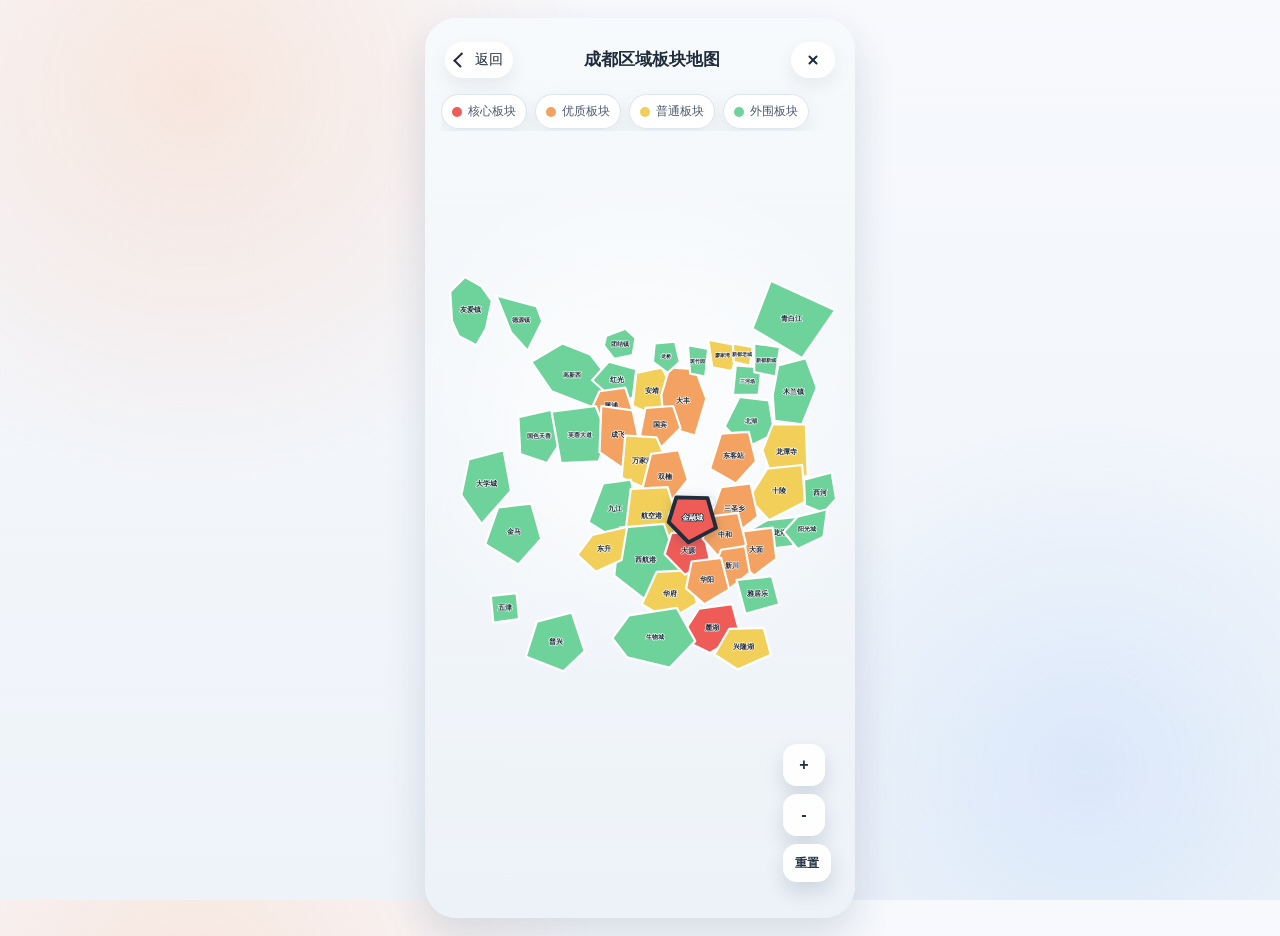
==== chengdu-sector-map.html @ 051d2b93 "Add Chengdu sector map and project detail pages" ====
<!doctype html>
<html lang="zh-CN">
<head>
  <meta charset="UTF-8">
  <meta name="viewport" content="width=device-width, initial-scale=1, viewport-fit=cover">
  <title>成都板块地图选房</title>
  <link rel="stylesheet" href="./chengdu-sector-map.css">
</head>
<body>
  <main class="mobile-shell">
    <section class="phone-app sheet-collapsed">
      <div class="map-stage">
        <header class="map-header">
          <button id="navBackButton" class="nav-button nav-button--back" type="button" aria-label="返回">
            <span class="nav-icon nav-icon--back" aria-hidden="true"></span>
            <span>返回</span>
          </button>
          <h1 class="nav-title">成都区域板块地图</h1>
          <button id="navCloseButton" class="nav-button nav-button--close" type="button" aria-label="关闭">
            <span class="nav-icon nav-icon--close" aria-hidden="true"></span>
          </button>
        </header>

        <div class="legend-rail" id="legendRail"></div>

        <div class="map-visual">
          <svg id="sectorMap" viewBox="0 0 1080 1450" preserveAspectRatio="xMidYMin meet" aria-label="成都板块图"></svg>
          <div class="map-controls">
            <button id="zoomInButton" type="button" aria-label="放大">+</button>
            <button id="zoomOutButton" type="button" aria-label="缩小">-</button>
            <button id="resetViewButton" type="button" aria-label="重置视图">重置</button>
          </div>
        </div>
      </div>

      <section id="bottomSheet" class="bottom-sheet is-collapsed" aria-label="板块详情抽屉" aria-hidden="true" hidden>
        <div class="sheet-handle" aria-hidden="true"></div>

        <div class="sheet-header">
          <div class="sheet-header__text">
            <span class="sheet-kicker">当前板块</span>
            <h2 id="sheetTitle">金融城</h2>
            <p id="sheetSubtitle">核心商务区 · 4.6万-6.5万/㎡</p>
          </div>
          <button id="sheetToggle" class="sheet-toggle" type="button" aria-expanded="true">收起</button>
        </div>

        <div class="sheet-scroller">
          <section class="sheet-section">
            <div class="metric-grid" id="sheetMetrics"></div>
          </section>

          <section class="sheet-section">
            <div class="section-title">
              <h3>全部板块</h3>
              <span>点击切换</span>
            </div>
            <div class="sector-chip-row" id="sectorChipRow"></div>
          </section>

          <section class="sheet-section">
            <div class="section-title">
              <h3>板块介绍</h3>
            </div>
            <p id="sheetDescription" class="sheet-description"></p>
          </section>

          <section class="sheet-section">
            <div class="section-title">
              <h3>推荐楼盘</h3>
              <span id="projectCount"></span>
            </div>
            <div class="project-list" id="projectList"></div>
          </section>
        </div>
      </section>
    </section>
  </main>

  <script src="./chengdu-sector-map.js"></script>
</body>
</html>
---- chengdu-sector-map.css ----
:root{
  --bg:#eef3f9;
  --panel:#ffffff;
  --panel-soft:rgba(255,255,255,.9);
  --text:#1f2c3b;
  --muted:#6a7789;
  --line:#dde6f0;
  --brand:#fd5d00;
  --brand-soft:#fff0e7;
  --shadow:0 18px 40px rgba(27,48,80,.14);
  --sheet-peek:62px;
  --core:#ef5c57;
  --quality:#f4a261;
  --normal:#f1cf59;
  --outer:#6dd39a;
}

*{box-sizing:border-box}
html,body{height:100%}
body{
  margin:0;
  font-family:"PingFang SC","Microsoft YaHei","Segoe UI",sans-serif;
  color:var(--text);
  background:
    radial-gradient(circle at 15% 10%, rgba(253,93,0,.12), transparent 30%),
    radial-gradient(circle at 85% 85%, rgba(72,146,255,.12), transparent 26%),
    linear-gradient(180deg,#f7f9fd,#eef3f9);
}

.mobile-shell{
  min-height:100dvh;
  display:flex;
  justify-content:center;
  align-items:stretch;
}

.phone-app{
  position:relative;
  width:100%;
  max-width:430px;
  min-height:100dvh;
  overflow:hidden;
  background:#f6f8fc;
  box-shadow:0 0 0 1px rgba(218,227,238,.8);
}

.map-stage{
  min-height:100dvh;
  display:flex;
  flex-direction:column;
  padding:calc(18px + env(safe-area-inset-top)) 16px calc(var(--sheet-peek) + 30px + env(safe-area-inset-bottom));
  background:
    radial-gradient(circle at 50% 45%, rgba(255,255,255,.88), rgba(255,255,255,0) 48%),
    linear-gradient(180deg,#f7fafc,#edf2f8);
  transition:padding-bottom .28s ease;
}

.phone-app.sheet-collapsed .map-stage{
  padding-bottom:calc(26px + env(safe-area-inset-bottom));
}

.map-header{
  min-height:48px;
  display:grid;
  grid-template-columns:auto 1fr auto;
  align-items:center;
  gap:10px;
  padding:0 4px;
}

.nav-title{
  margin:0;
  text-align:center;
  font-size:17px;
  font-weight:600;
  line-height:1.2;
  white-space:nowrap;
  overflow:hidden;
  text-overflow:ellipsis;
}

.nav-button{
  min-width:44px;
  height:36px;
  padding:0 10px;
  border:0;
  border-radius:18px;
  display:inline-flex;
  align-items:center;
  justify-content:center;
  gap:6px;
  background:rgba(255,255,255,.92);
  color:#1f2c3b;
  box-shadow:0 8px 18px rgba(25,46,77,.08);
  font-size:14px;
  font-weight:500;
  cursor:pointer;
}

.nav-button--back{
  justify-self:start;
}

.nav-button--close{
  justify-self:end;
  width:36px;
  padding:0;
}

.nav-icon{
  position:relative;
  width:14px;
  height:14px;
  flex:0 0 14px;
}

.nav-icon--back::before{
  content:"";
  position:absolute;
  inset:1px 3px 1px 1px;
  border-left:2px solid currentColor;
  border-bottom:2px solid currentColor;
  transform:rotate(45deg);
}

.nav-icon--close::before,
.nav-icon--close::after{
  content:"";
  position:absolute;
  left:6px;
  top:1px;
  width:2px;
  height:12px;
  border-radius:999px;
  background:currentColor;
}

.nav-icon--close::before{
  transform:rotate(45deg);
}

.nav-icon--close::after{
  transform:rotate(-45deg);
}

.legend-rail{
  display:flex;
  gap:8px;
  overflow:auto;
  padding:10px 0 2px;
  scrollbar-width:none;
}

.legend-rail::-webkit-scrollbar{display:none}

.legend-item{
  display:inline-flex;
  align-items:center;
  gap:6px;
  white-space:nowrap;
  padding:8px 10px;
  border-radius:999px;
  background:rgba(255,255,255,.92);
  border:1px solid rgba(220,229,239,.95);
  font-size:12px;
  color:#4b5a6f;
  box-shadow:0 8px 20px rgba(25,46,77,.08);
}

.legend-item i{
  width:10px;
  height:10px;
  border-radius:50%;
  display:block;
}

.map-visual{
  position:relative;
  flex:1 1 auto;
  min-height:0;
  display:flex;
  align-items:flex-start;
  justify-content:center;
  padding-top:6px;
  touch-action:none;
  user-select:none;
}

#sectorMap{
  width:100%;
  height:100%;
  overflow:visible;
  cursor:grab;
}

#sectorMap.is-dragging{
  cursor:grabbing;
}

.map-controls{
  position:absolute;
  right:8px;
  bottom:10px;
  z-index:10;
  display:flex;
  flex-direction:column;
  gap:8px;
}

.map-controls button{
  border:0;
  border-radius:14px;
  background:rgba(255,255,255,.94);
  color:#243447;
  font-size:16px;
  font-weight:700;
  box-shadow:0 10px 20px rgba(20,39,68,.14);
  cursor:pointer;
}

#zoomInButton,
#zoomOutButton{
  width:42px;
  height:42px;
}

#resetViewButton{
  min-width:42px;
  height:38px;
  padding:0 12px;
  font-size:12px;
}

.city-outline{
  fill:rgba(255,255,255,.2);
  stroke:rgba(255,255,255,.95);
  stroke-width:6;
  stroke-linejoin:round;
}

.sector-group{
  cursor:pointer;
}

.sector-region{
  stroke:#ffffff;
  stroke-width:6;
  stroke-linejoin:round;
  transition:transform .18s ease, opacity .18s ease, stroke-width .18s ease, filter .18s ease;
  transform-box:fill-box;
  transform-origin:center;
}

.sector-group:not(.is-active):hover .sector-region{
  opacity:.92;
}

.sector-group.is-active .sector-region{
  stroke:#1f2c3b;
  stroke-width:10;
  filter:drop-shadow(0 8px 16px rgba(25,46,77,.22));
  transform:scale(1.035);
}

.sector-label{
  font-size:20px;
  font-weight:700;
  fill:#1d2938;
  text-anchor:middle;
  pointer-events:none;
  paint-order:stroke;
  stroke:rgba(255,255,255,.85);
  stroke-width:4;
  stroke-linejoin:round;
}

.sector-label.small{
  font-size:16px;
}

.sector-label.tiny{
  font-size:14px;
}

.sector-group.is-active .sector-label{
  fill:#ffffff;
  stroke:#1f2c3b;
}

.bottom-sheet{
  position:absolute;
  left:0;
  right:0;
  bottom:0;
  z-index:50;
  height:min(64dvh, 540px);
  padding:10px 14px calc(18px + env(safe-area-inset-bottom));
  border-radius:26px 26px 0 0;
  background:var(--panel-soft);
  border-top:1px solid rgba(220,229,239,.95);
  backdrop-filter:blur(18px);
  box-shadow:0 -18px 36px rgba(25,46,77,.18);
  overflow:hidden;
  transition:height .28s ease, padding-bottom .28s ease;
}

.bottom-sheet.is-collapsed{
  display:none;
}

.sheet-handle{
  width:52px;
  height:5px;
  margin:0 auto 12px;
  border-radius:999px;
  background:#d4dde8;
}

.sheet-header{
  display:flex;
  align-items:flex-start;
  justify-content:space-between;
  gap:12px;
  margin-bottom:14px;
}

.sheet-kicker{
  display:block;
  margin-bottom:4px;
  color:var(--muted);
  font-size:12px;
}

.sheet-header h2{
  margin:0 0 4px;
  font-size:26px;
  line-height:1.1;
}

.sheet-header p{
  margin:0;
  color:var(--muted);
  font-size:13px;
  line-height:1.6;
}

.sheet-toggle{
  flex:0 0 auto;
  border:0;
  border-radius:14px;
  padding:12px 14px;
  background:#eef3f8;
  color:#33475f;
  font-size:13px;
  font-weight:700;
  cursor:pointer;
}

.sheet-scroller{
  height:calc(100% - 102px);
  overflow:auto;
  padding-right:4px;
  scrollbar-width:none;
}

.sheet-scroller::-webkit-scrollbar{display:none}

.sheet-section + .sheet-section{
  margin-top:16px;
}

.metric-grid{
  display:grid;
  grid-template-columns:repeat(2,minmax(0,1fr));
  gap:10px;
}

.metric-card{
  padding:14px 12px;
  border-radius:18px;
  background:#fff;
  border:1px solid var(--line);
}

.metric-card span{
  display:block;
  margin-bottom:6px;
  color:var(--muted);
  font-size:12px;
}

.metric-card strong{
  font-size:15px;
  line-height:1.45;
}

.section-title{
  display:flex;
  align-items:center;
  justify-content:space-between;
  gap:10px;
  margin-bottom:10px;
}

.section-title h3{
  margin:0;
  font-size:16px;
}

.section-title span{
  color:var(--muted);
  font-size:12px;
}

.sector-chip-row{
  display:flex;
  gap:8px;
  overflow:auto;
  padding-bottom:2px;
  scrollbar-width:none;
}

.sector-chip-row::-webkit-scrollbar{display:none}

.sector-chip{
  display:inline-flex;
  align-items:center;
  gap:8px;
  white-space:nowrap;
  padding:10px 12px;
  border-radius:999px;
  border:1px solid var(--line);
  background:#fff;
  color:#32465d;
  font-size:12px;
  font-weight:700;
  cursor:pointer;
}

.sector-chip.is-active{
  background:#1f2c3b;
  border-color:#1f2c3b;
  color:#fff;
}

.sector-chip i{
  width:10px;
  height:10px;
  border-radius:50%;
  display:block;
}

.sheet-description{
  margin:0;
  color:#516173;
  font-size:14px;
  line-height:1.8;
}

.project-list{
  display:flex;
  flex-direction:column;
  gap:10px;
}

.project-card{
  padding:14px;
  border-radius:20px;
  background:#fff;
  border:1px solid var(--line);
  cursor:pointer;
}

.project-card__top{
  display:flex;
  align-items:flex-start;
  justify-content:space-between;
  gap:12px;
  margin-bottom:10px;
}

.project-card h4{
  margin:0 0 6px;
  font-size:18px;
  line-height:1.2;
}

.project-card__meta{
  display:flex;
  flex-wrap:wrap;
  gap:8px;
}

.project-card__meta span,
.project-tags span{
  display:inline-flex;
  align-items:center;
  padding:5px 9px;
  border-radius:999px;
  background:#f3f6fa;
  color:#516173;
  font-size:12px;
}

.project-tags{
  display:flex;
  flex-wrap:wrap;
  gap:8px;
}

.project-card p{
  margin:10px 0 0;
  color:#59697b;
  font-size:13px;
  line-height:1.75;
}

.project-card__footer{
  margin-top:12px;
  display:flex;
  align-items:center;
  justify-content:space-between;
  gap:12px;
}

.project-price{
  flex:0 0 auto;
  text-align:right;
  color:#d84c00;
  font-size:18px;
  font-weight:800;
  line-height:1.15;
}

.project-price small{
  display:block;
  margin-top:4px;
  color:var(--muted);
  font-size:11px;
  font-weight:500;
}

.project-badge{
  display:inline-flex;
  align-items:center;
  justify-content:center;
  min-width:78px;
  padding:8px 10px;
  border-radius:12px;
  font-size:12px;
  font-weight:700;
}

.project-badge.hot{background:#fff1ef;color:#d9422d}
.project-badge.steady{background:#eef5ff;color:#2c63cb}
.project-badge.new{background:#eefaf4;color:#188d5f}

.project-card__link{
  display:inline-flex;
  align-items:center;
  justify-content:center;
  min-width:92px;
  height:36px;
  padding:0 14px;
  border-radius:999px;
  background:var(--brand-soft);
  color:var(--brand);
  font-size:13px;
  font-weight:700;
  text-decoration:none;
}

.project-marker{
  pointer-events:auto;
  cursor:pointer;
}

.project-pin{
  fill:#1f2c3b;
  stroke:#ffffff;
  stroke-width:4;
}

.project-pin-core{
  fill:#ffffff;
}

.project-chip{
  fill:rgba(255,255,255,.96);
  stroke:#d9e3ef;
  stroke-width:2;
}

.project-chip-text{
  fill:#1f2c3b;
  font-size:14px;
  font-weight:700;
  text-anchor:middle;
}

@media (min-width:431px){
  .mobile-shell{
    padding:18px 0;
  }

  .phone-app{
    min-height:calc(100dvh - 36px);
    border-radius:32px;
    box-shadow:var(--shadow);
  }
}

@media (max-width:360px){
  .nav-title{
    font-size:16px;
  }

  .sheet-header h2{
    font-size:23px;
  }

  .metric-grid{
    grid-template-columns:1fr;
  }

  .sector-label{
    font-size:17px;
  }

  .sector-label.small{
    font-size:14px;
  }

  .sector-label.tiny{
    font-size:12px;
  }
}
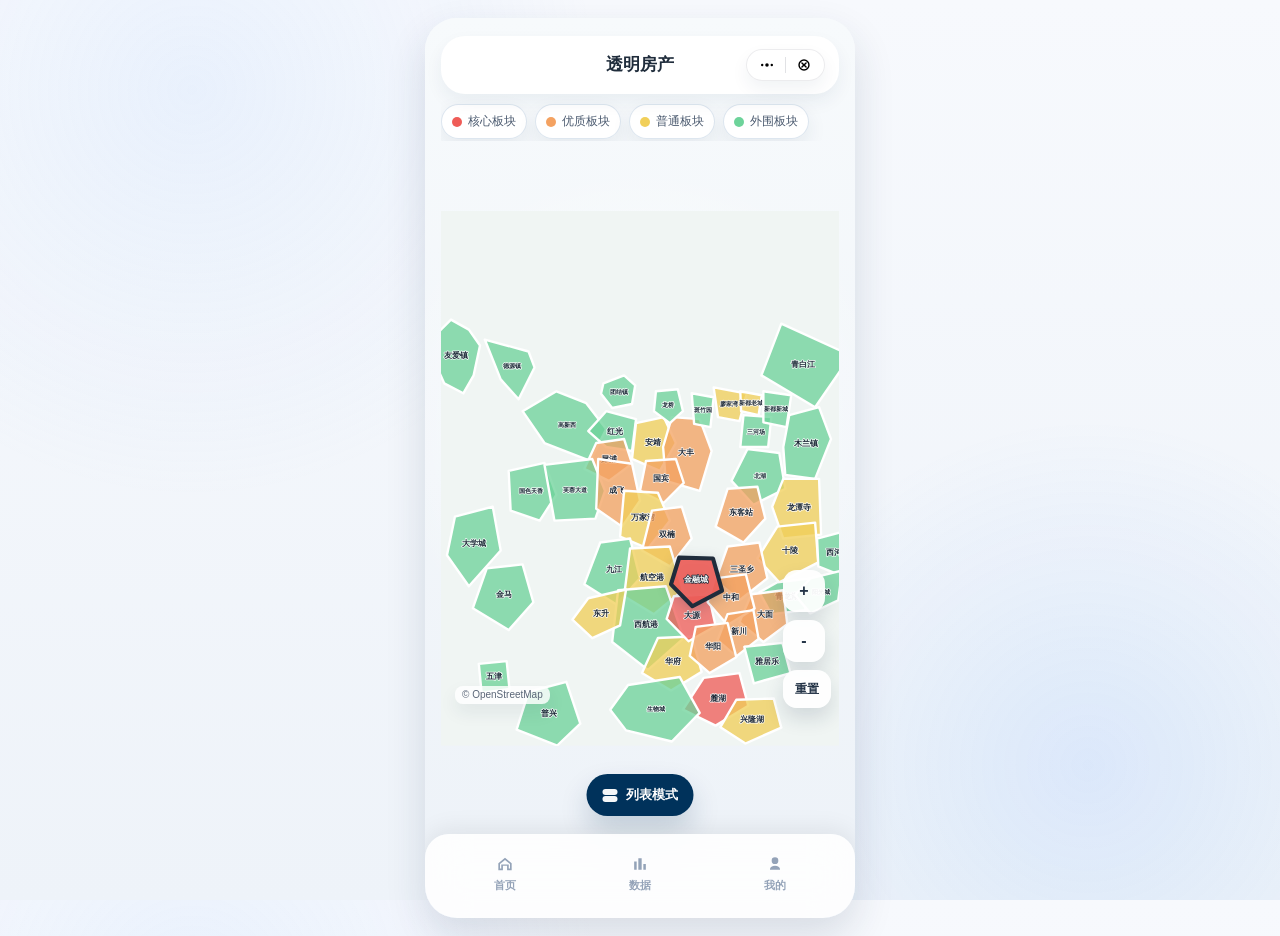
==== commit a73a3616: "Update sector map project cards" ====
--- a/chengdu-sector-map.html
+++ b/chengdu-sector-map.html
@@ -3,7 +3,7 @@
 <head>
   <meta charset="UTF-8">
   <meta name="viewport" content="width=device-width, initial-scale=1, viewport-fit=cover">
-  <title>成都板块地图选房</title>
+  <title>透明房产</title>
   <link rel="stylesheet" href="./chengdu-sector-map.css">
 </head>
 <body>
@@ -11,20 +11,32 @@
     <section class="phone-app sheet-collapsed">
       <div class="map-stage">
         <header class="map-header">
-          <button id="navBackButton" class="nav-button nav-button--back" type="button" aria-label="返回">
-            <span class="nav-icon nav-icon--back" aria-hidden="true"></span>
-            <span>返回</span>
-          </button>
-          <h1 class="nav-title">成都区域板块地图</h1>
-          <button id="navCloseButton" class="nav-button nav-button--close" type="button" aria-label="关闭">
-            <span class="nav-icon nav-icon--close" aria-hidden="true"></span>
-          </button>
+          <div class="nav-spacer" aria-hidden="true"></div>
+          <h1 class="nav-title">透明房产</h1>
+          <div class="nav-actions" aria-label="页面操作">
+            <button class="nav-actions__button" type="button" aria-label="更多">
+              <svg aria-hidden="true" viewBox="0 0 20 20" fill="currentColor">
+                <circle cx="4" cy="10" r="1.5"></circle>
+                <circle cx="10" cy="10" r="2.2"></circle>
+                <circle cx="16" cy="10" r="1.5"></circle>
+              </svg>
+            </button>
+            <span class="nav-actions__divider" aria-hidden="true"></span>
+            <button id="navCloseButton" class="nav-actions__button" type="button" aria-label="关闭">
+              <svg aria-hidden="true" viewBox="0 0 20 20" fill="none">
+                <circle cx="10" cy="10" r="6.2" stroke="currentColor" stroke-width="1.8"></circle>
+                <path d="M7.4 7.4 12.6 12.6M12.6 7.4 7.4 12.6" stroke="currentColor" stroke-linecap="round" stroke-width="1.8"></path>
+              </svg>
+            </button>
+          </div>
         </header>
 
         <div class="legend-rail" id="legendRail"></div>
 
         <div class="map-visual">
-          <svg id="sectorMap" viewBox="0 0 1080 1450" preserveAspectRatio="xMidYMin meet" aria-label="成都板块图"></svg>
+          <svg id="sectorMap" viewBox="0 0 1080 1450" preserveAspectRatio="xMidYMin meet" aria-label="板块图"></svg>
+          <div class="map-attribution" aria-hidden="true">© OpenStreetMap</div>
+          <aside id="projectMapCard" class="project-map-card" hidden aria-live="polite"></aside>
           <div class="map-controls">
             <button id="zoomInButton" type="button" aria-label="放大">+</button>
             <button id="zoomOutButton" type="button" aria-label="缩小">-</button>
@@ -40,7 +52,7 @@
           <div class="sheet-header__text">
             <span class="sheet-kicker">当前板块</span>
             <h2 id="sheetTitle">金融城</h2>
-            <p id="sheetSubtitle">核心商务区 · 4.6万-6.5万/㎡</p>
+            <p id="sheetSubtitle">4.6万-6.5万/㎡</p>
           </div>
           <button id="sheetToggle" class="sheet-toggle" type="button" aria-expanded="true">收起</button>
         </div>
@@ -52,28 +64,37 @@
 
           <section class="sheet-section">
             <div class="section-title">
-              <h3>全部板块</h3>
-              <span>点击切换</span>
-            </div>
-            <div class="sector-chip-row" id="sectorChipRow"></div>
-          </section>
-
-          <section class="sheet-section">
-            <div class="section-title">
-              <h3>板块介绍</h3>
-            </div>
-            <p id="sheetDescription" class="sheet-description"></p>
-          </section>
-
-          <section class="sheet-section">
-            <div class="section-title">
-              <h3>推荐楼盘</h3>
+              <h3>在售楼盘</h3>
               <span id="projectCount"></span>
             </div>
             <div class="project-list" id="projectList"></div>
           </section>
         </div>
       </section>
+      <a class="mode-switch-chip" href="./index.html" aria-label="切换到列表模式">
+        <span class="mode-switch-chip__icon" aria-hidden="true"></span>
+        <span>列表模式</span>
+      </a>
+      <nav class="bottom-nav" aria-label="主菜单">
+        <a class="bottom-nav__item" href="./index.html">
+          <svg aria-hidden="true" viewBox="0 0 24 24" fill="currentColor">
+            <path d="M12 4.5 4 11v8.5h5.5v-5.5h5V19.5H20V11l-8-6.5Zm0 2.58L18 12v5.5h-1.5V12.5h-9V17.5H6V12l6-4.92Z"></path>
+          </svg>
+          <span>首页</span>
+        </a>
+        <a class="bottom-nav__item" href="./data.html">
+          <svg aria-hidden="true" viewBox="0 0 24 24" fill="currentColor">
+            <path d="M5 9h3v10H5V9Zm5-4h4v14h-4V5Zm6 7h3v7h-3v-7Z"></path>
+          </svg>
+          <span>数据</span>
+        </a>
+        <a class="bottom-nav__item" href="./my.html" aria-label="我的">
+          <svg aria-hidden="true" viewBox="0 0 24 24" fill="currentColor">
+            <path d="M12 12a4 4 0 1 0-4-4 4 4 0 0 0 4 4Zm0 2c-3.33 0-6 1.79-6 4v1h12v-1c0-2.21-2.67-4-6-4Z"></path>
+          </svg>
+          <span>我的</span>
+        </a>
+      </nav>
     </section>
   </main>
 
--- a/chengdu-sector-map.css
+++ b/chengdu-sector-map.css
@@ -5,10 +5,11 @@
   --text:#1f2c3b;
   --muted:#6a7789;
   --line:#dde6f0;
-  --brand:#fd5d00;
-  --brand-soft:#fff0e7;
+  --brand:#00325b;
+  --brand-soft:#d7e3ff;
   --shadow:0 18px 40px rgba(27,48,80,.14);
   --sheet-peek:62px;
+  --bottom-nav-height:84px;
   --core:#ef5c57;
   --quality:#f4a261;
   --normal:#f1cf59;
@@ -22,7 +23,7 @@
   font-family:"PingFang SC","Microsoft YaHei","Segoe UI",sans-serif;
   color:var(--text);
   background:
-    radial-gradient(circle at 15% 10%, rgba(253,93,0,.12), transparent 30%),
+    radial-gradient(circle at 15% 10%, rgba(165,200,255,.16), transparent 30%),
     radial-gradient(circle at 85% 85%, rgba(72,146,255,.12), transparent 26%),
     linear-gradient(180deg,#f7f9fd,#eef3f9);
 }
@@ -48,7 +49,7 @@
   min-height:100dvh;
   display:flex;
   flex-direction:column;
-  padding:calc(18px + env(safe-area-inset-top)) 16px calc(var(--sheet-peek) + 30px + env(safe-area-inset-bottom));
+  padding:calc(18px + env(safe-area-inset-top)) 16px calc(var(--sheet-peek) + var(--bottom-nav-height) + 30px + env(safe-area-inset-bottom));
   background:
     radial-gradient(circle at 50% 45%, rgba(255,255,255,.88), rgba(255,255,255,0) 48%),
     linear-gradient(180deg,#f7fafc,#edf2f8);
@@ -56,16 +57,25 @@
 }
 
 .phone-app.sheet-collapsed .map-stage{
-  padding-bottom:calc(26px + env(safe-area-inset-bottom));
+  padding-bottom:calc(var(--bottom-nav-height) + 24px + env(safe-area-inset-bottom));
 }
 
 .map-header{
-  min-height:48px;
+  position:relative;
+  z-index:20;
+  min-height:58px;
   display:grid;
-  grid-template-columns:auto 1fr auto;
-  align-items:center;
-  gap:10px;
-  padding:0 4px;
+  grid-template-columns:1fr auto 1fr;
+  align-items:center;
+  gap:12px;
+  padding:12px 14px;
+  border-radius:24px;
+  background:#ffffff;
+  box-shadow:0 8px 18px rgba(25,46,77,.06);
+}
+
+.nav-spacer{
+  min-width:0;
 }
 
 .nav-title{
@@ -79,71 +89,49 @@
   text-overflow:ellipsis;
 }
 
-.nav-button{
-  min-width:44px;
-  height:36px;
-  padding:0 10px;
+.nav-actions{
+  justify-self:end;
+  display:inline-flex;
+  align-items:center;
+  justify-content:space-between;
+  min-height:32px;
+  padding:0 8px;
+  border-radius:999px;
+  background:rgba(255,255,255,.78);
+  color:#000;
+  box-shadow:0 8px 18px rgba(25,46,77,.06);
+  border:1px solid rgba(15,23,42,.08);
+}
+
+.nav-actions__button{
+  width:24px;
+  height:24px;
+  padding:0;
   border:0;
-  border-radius:18px;
+  border-radius:999px;
   display:inline-flex;
   align-items:center;
   justify-content:center;
-  gap:6px;
-  background:rgba(255,255,255,.92);
-  color:#1f2c3b;
-  box-shadow:0 8px 18px rgba(25,46,77,.08);
-  font-size:14px;
-  font-weight:500;
+  background:transparent;
+  color:inherit;
   cursor:pointer;
 }
 
-.nav-button--back{
-  justify-self:start;
-}
-
-.nav-button--close{
-  justify-self:end;
-  width:36px;
-  padding:0;
-}
-
-.nav-icon{
+.nav-actions__button svg{
+  width:16px;
+  height:16px;
+}
+
+.nav-actions__divider{
+  width:1px;
+  height:16px;
+  margin:0 6px;
+  background:rgba(15,23,42,.12);
+}
+
+.legend-rail{
   position:relative;
-  width:14px;
-  height:14px;
-  flex:0 0 14px;
-}
-
-.nav-icon--back::before{
-  content:"";
-  position:absolute;
-  inset:1px 3px 1px 1px;
-  border-left:2px solid currentColor;
-  border-bottom:2px solid currentColor;
-  transform:rotate(45deg);
-}
-
-.nav-icon--close::before,
-.nav-icon--close::after{
-  content:"";
-  position:absolute;
-  left:6px;
-  top:1px;
-  width:2px;
-  height:12px;
-  border-radius:999px;
-  background:currentColor;
-}
-
-.nav-icon--close::before{
-  transform:rotate(45deg);
-}
-
-.nav-icon--close::after{
-  transform:rotate(-45deg);
-}
-
-.legend-rail{
+  z-index:18;
   display:flex;
   gap:8px;
   overflow:auto;
@@ -176,31 +164,54 @@
 
 .map-visual{
   position:relative;
+  z-index:1;
   flex:1 1 auto;
   min-height:0;
   display:flex;
-  align-items:flex-start;
+  align-items:center;
   justify-content:center;
-  padding-top:6px;
+  padding:14px 0 8px;
+  overflow:hidden;
   touch-action:none;
   user-select:none;
 }
 
 #sectorMap{
+  position:relative;
+  z-index:2;
   width:100%;
-  height:100%;
-  overflow:visible;
+  height:auto;
+  max-width:398px;
+  max-height:100%;
+  aspect-ratio:1080 / 1450;
+  overflow:hidden;
   cursor:grab;
 }
 
 #sectorMap.is-dragging{
   cursor:grabbing;
+}
+
+.map-attribution{
+  position:absolute;
+  left:14px;
+  bottom:calc(var(--bottom-nav-height) + 22px + env(safe-area-inset-bottom));
+  z-index:9;
+  max-width:180px;
+  padding:4px 7px;
+  border-radius:8px;
+  background:rgba(255,255,255,.82);
+  color:#5a6677;
+  font-size:10px;
+  line-height:1;
+  box-shadow:0 8px 18px rgba(25,46,77,.08);
+  pointer-events:none;
 }
 
 .map-controls{
   position:absolute;
   right:8px;
-  bottom:10px;
+  bottom:calc(var(--bottom-nav-height) + 18px + env(safe-area-inset-bottom));
   z-index:10;
   display:flex;
   flex-direction:column;
@@ -231,6 +242,105 @@
   font-size:12px;
 }
 
+.mode-switch-chip{
+  position:absolute;
+  left:50%;
+  bottom:calc(var(--bottom-nav-height) + 18px + env(safe-area-inset-bottom));
+  z-index:18;
+  transform:translateX(-50%);
+  display:inline-flex;
+  align-items:center;
+  gap:8px;
+  min-height:42px;
+  padding:0 16px;
+  border-radius:999px;
+  background:var(--brand);
+  color:#fff;
+  text-decoration:none;
+  font-size:13px;
+  font-weight:700;
+  box-shadow:0 14px 28px rgba(0,50,91,.18);
+  transition:transform .18s ease, box-shadow .18s ease;
+}
+
+.mode-switch-chip:active{
+  transform:translateX(-50%) scale(.97);
+}
+
+.mode-switch-chip__icon{
+  position:relative;
+  width:15px;
+  height:15px;
+  flex:0 0 15px;
+}
+
+.mode-switch-chip__icon::before,
+.mode-switch-chip__icon::after{
+  content:"";
+  position:absolute;
+  left:0;
+  right:0;
+  height:6px;
+  border-radius:999px;
+  background:rgba(255,255,255,.96);
+}
+
+.mode-switch-chip__icon::before{
+  top:1px;
+}
+
+.mode-switch-chip__icon::after{
+  bottom:1px;
+}
+
+.bottom-nav{
+  position:absolute;
+  left:0;
+  right:0;
+  bottom:0;
+  z-index:60;
+  display:grid;
+  grid-template-columns:repeat(3,minmax(0,1fr));
+  align-items:center;
+  min-height:calc(var(--bottom-nav-height) + env(safe-area-inset-bottom));
+  padding:10px 12px calc(16px + env(safe-area-inset-bottom));
+  border-radius:24px 24px 0 0;
+  background:rgba(255,255,255,.86);
+  backdrop-filter:blur(20px);
+  box-shadow:0 -4px 24px rgba(25,28,29,.08);
+}
+
+.bottom-nav__item{
+  border:0;
+  display:flex;
+  flex-direction:column;
+  align-items:center;
+  justify-content:center;
+  gap:4px;
+  min-height:52px;
+  background:transparent;
+  color:#94a3b8;
+  text-decoration:none;
+  font-size:11px;
+  font-weight:600;
+  cursor:pointer;
+  transition:color .18s ease, transform .18s ease;
+}
+
+.bottom-nav__item svg{
+  width:20px;
+  height:20px;
+}
+
+.bottom-nav__item.is-active{
+  color:var(--brand);
+  font-weight:700;
+}
+
+.bottom-nav__item:active{
+  transform:scale(.97);
+}
+
 .city-outline{
   fill:rgba(255,255,255,.2);
   stroke:rgba(255,255,255,.95);
@@ -242,10 +352,28 @@
   cursor:pointer;
 }
 
+.real-map-layer{
+  pointer-events:none;
+}
+
+.real-map-underlay{
+  fill:#edf3ef;
+}
+
+.real-map-tile{
+  opacity:.72;
+  filter:saturate(.82) contrast(.96) brightness(1.03);
+}
+
+.real-map-veil{
+  fill:rgba(246,248,252,.28);
+}
+
 .sector-region{
   stroke:#ffffff;
   stroke-width:6;
   stroke-linejoin:round;
+  fill-opacity:.76;
   transition:transform .18s ease, opacity .18s ease, stroke-width .18s ease, filter .18s ease;
   transform-box:fill-box;
   transform-origin:center;
@@ -258,6 +386,7 @@
 .sector-group.is-active .sector-region{
   stroke:#1f2c3b;
   stroke-width:10;
+  fill-opacity:.9;
   filter:drop-shadow(0 8px 16px rgba(25,46,77,.22));
   transform:scale(1.035);
 }
@@ -291,10 +420,10 @@
   position:absolute;
   left:0;
   right:0;
-  bottom:0;
+  bottom:calc(var(--bottom-nav-height) + 8px + env(safe-area-inset-bottom));
   z-index:50;
-  height:min(64dvh, 540px);
-  padding:10px 14px calc(18px + env(safe-area-inset-bottom));
+  height:min(58dvh, 500px);
+  padding:10px 14px 18px;
   border-radius:26px 26px 0 0;
   background:var(--panel-soft);
   border-top:1px solid rgba(220,229,239,.95);
@@ -469,6 +598,13 @@
   background:#fff;
   border:1px solid var(--line);
   cursor:pointer;
+  transition:border-color .18s ease, box-shadow .18s ease, transform .18s ease;
+}
+
+.project-card.is-active{
+  border-color:rgba(0,50,91,.24);
+  box-shadow:0 14px 28px rgba(0,50,91,.1);
+  transform:translateY(-1px);
 }
 
 .project-card__top{
@@ -508,25 +644,18 @@
   gap:8px;
 }
 
-.project-card p{
-  margin:10px 0 0;
-  color:#59697b;
-  font-size:13px;
-  line-height:1.75;
-}
-
 .project-card__footer{
   margin-top:12px;
   display:flex;
   align-items:center;
-  justify-content:space-between;
+  justify-content:flex-end;
   gap:12px;
 }
 
 .project-price{
   flex:0 0 auto;
   text-align:right;
-  color:#d84c00;
+  color:var(--brand);
   font-size:18px;
   font-weight:800;
   line-height:1.15;
@@ -539,21 +668,6 @@
   font-size:11px;
   font-weight:500;
 }
-
-.project-badge{
-  display:inline-flex;
-  align-items:center;
-  justify-content:center;
-  min-width:78px;
-  padding:8px 10px;
-  border-radius:12px;
-  font-size:12px;
-  font-weight:700;
-}
-
-.project-badge.hot{background:#fff1ef;color:#d9422d}
-.project-badge.steady{background:#eef5ff;color:#2c63cb}
-.project-badge.new{background:#eefaf4;color:#188d5f}
 
 .project-card__link{
   display:inline-flex;
@@ -570,15 +684,130 @@
   text-decoration:none;
 }
 
+.project-map-card{
+  position:absolute;
+  z-index:32;
+  width:min(264px, calc(100% - 36px));
+  padding:12px;
+  border:1px solid rgba(213,225,239,.95);
+  border-radius:8px;
+  background:rgba(255,255,255,.96);
+  box-shadow:0 14px 30px rgba(25,46,77,.18);
+  backdrop-filter:blur(16px);
+  transform:translateX(-50%);
+  pointer-events:auto;
+}
+
+.project-map-card[hidden]{
+  display:none;
+}
+
+.project-map-card__close{
+  position:absolute;
+  top:7px;
+  right:7px;
+  width:24px;
+  height:24px;
+  border:0;
+  border-radius:8px;
+  background:#eef3f8;
+  color:#536173;
+  font-size:16px;
+  line-height:1;
+  cursor:pointer;
+}
+
+.project-map-card__kicker{
+  margin:0 26px 4px 0;
+  color:#6d7c90;
+  font-size:10px;
+  font-weight:700;
+}
+
+.project-map-card h4{
+  margin:0;
+  color:#182536;
+  font-size:17px;
+  line-height:1.22;
+}
+
+.project-map-card__meta{
+  display:flex;
+  flex-wrap:wrap;
+  gap:5px;
+  margin-top:7px;
+}
+
+.project-map-card__meta span{
+  display:inline-flex;
+  align-items:center;
+  min-height:21px;
+  padding:0 7px;
+  border-radius:8px;
+  background:#eef4fb;
+  color:#50647c;
+  font-size:10px;
+  font-weight:700;
+}
+
+.project-map-card__price{
+  display:flex;
+  align-items:flex-end;
+  justify-content:space-between;
+  gap:10px;
+  margin-top:9px;
+  padding:8px 10px;
+  border-radius:8px;
+  background:#f4f8fd;
+}
+
+.project-map-card__price span{
+  color:#758498;
+  font-size:10px;
+}
+
+.project-map-card__price strong{
+  color:var(--brand);
+  font-size:16px;
+}
+
+.project-map-card__actions{
+  display:block;
+  margin-top:10px;
+}
+
+.project-map-card__actions a{
+  display:flex;
+  align-items:center;
+  justify-content:center;
+  min-height:32px;
+  border-radius:8px;
+  background:var(--brand);
+  color:#fff;
+  font-size:12px;
+  font-weight:800;
+  text-decoration:none;
+}
+
 .project-marker{
   pointer-events:auto;
   cursor:pointer;
 }
 
+#projectMarkersLayer.is-hidden{
+  display:none;
+}
+
+.project-pin-ring{
+  fill:rgba(0,50,91,.14);
+  opacity:0;
+  transform-origin:center;
+}
+
 .project-pin{
   fill:#1f2c3b;
   stroke:#ffffff;
-  stroke-width:4;
+  stroke-width:3;
 }
 
 .project-pin-core{
@@ -588,14 +817,74 @@
 .project-chip{
   fill:rgba(255,255,255,.96);
   stroke:#d9e3ef;
-  stroke-width:2;
+  stroke-width:1.5;
 }
 
 .project-chip-text{
   fill:#1f2c3b;
-  font-size:14px;
+  font-size:11px;
   font-weight:700;
   text-anchor:middle;
+}
+
+.project-marker.is-active .project-pin-ring{
+  opacity:1;
+  animation:projectPinPulse 1.8s ease-in-out infinite;
+}
+
+.project-marker.is-active .project-pin{
+  fill:var(--brand);
+}
+
+.project-marker.is-active .project-chip{
+  fill:#eef5ff;
+  stroke:rgba(0,50,91,.24);
+}
+
+.project-marker.is-active .project-chip-text{
+  fill:var(--brand);
+}
+
+.project-marker.is-muted{
+  opacity:.62;
+}
+
+.project-marker.is-muted:hover{
+  opacity:1;
+}
+
+.project-marker.is-muted .project-pin{
+  fill:rgba(0,50,91,.62);
+  stroke-width:2.5;
+}
+
+.project-marker.is-muted .project-pin-core{
+  fill:#eef5ff;
+}
+
+.project-marker.is-muted .project-chip{
+  fill:rgba(255,255,255,.84);
+  stroke:rgba(203,214,226,.86);
+}
+
+.project-marker.is-muted .project-chip-text{
+  fill:#526173;
+  font-size:10px;
+}
+
+@keyframes projectPinPulse{
+  0%{
+    transform:scale(.82);
+    opacity:.7;
+  }
+  70%{
+    transform:scale(1.24);
+    opacity:0;
+  }
+  100%{
+    transform:scale(1.24);
+    opacity:0;
+  }
 }
 
 @media (min-width:431px){
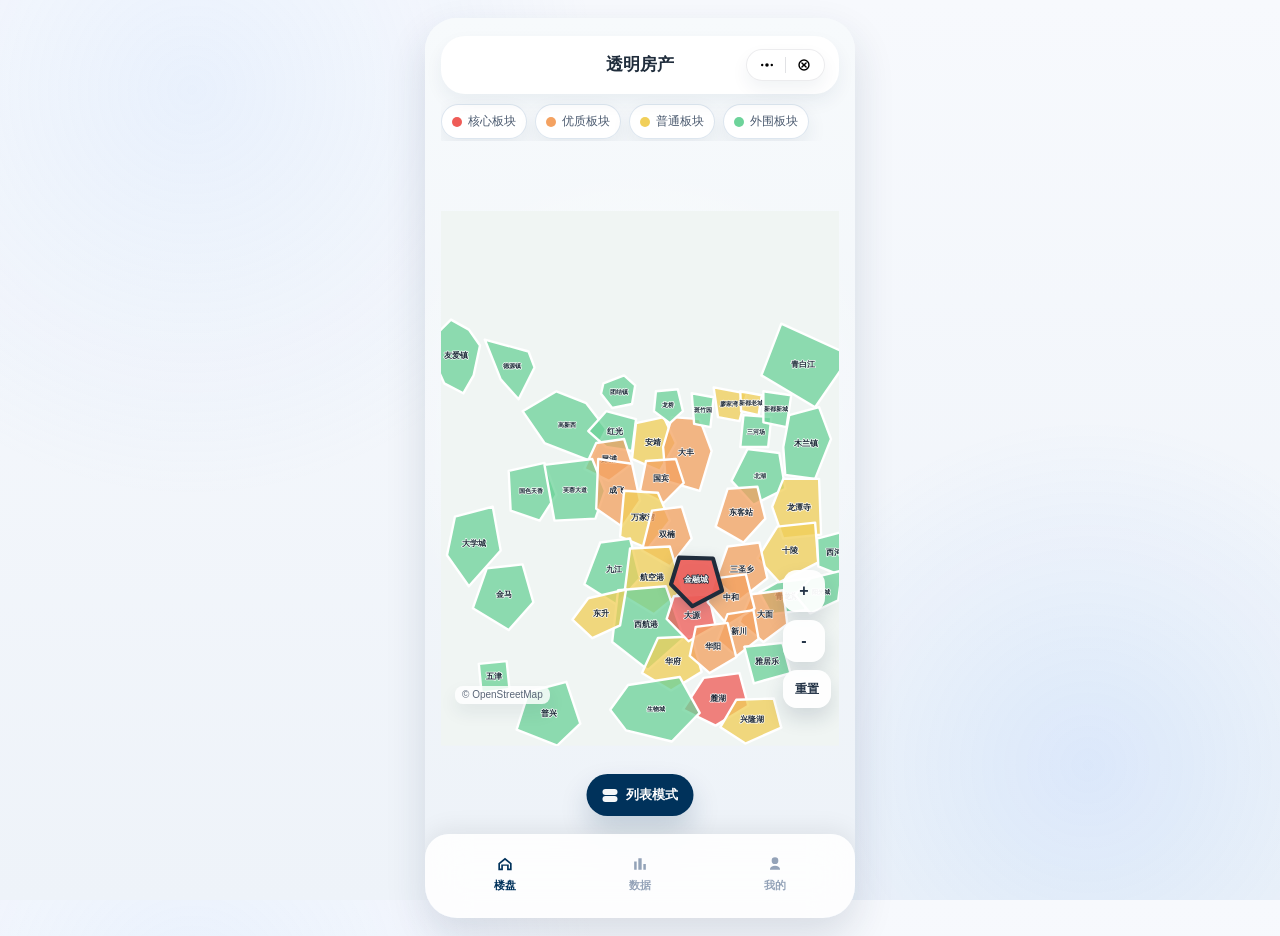
==== commit 28812834: "2" ====
--- a/chengdu-sector-map.html
+++ b/chengdu-sector-map.html
@@ -34,7 +34,7 @@
         <div class="legend-rail" id="legendRail"></div>
 
         <div class="map-visual">
-          <svg id="sectorMap" viewBox="0 0 1080 1450" preserveAspectRatio="xMidYMin meet" aria-label="板块图"></svg>
+          <svg id="sectorMap" viewBox="0 0 1080 1450" preserveAspectRatio="xMidYMin meet" aria-label="楼盘地图"></svg>
           <div class="map-attribution" aria-hidden="true">© OpenStreetMap</div>
           <aside id="projectMapCard" class="project-map-card" hidden aria-live="polite"></aside>
           <div class="map-controls">
@@ -45,7 +45,7 @@
         </div>
       </div>
 
-      <section id="bottomSheet" class="bottom-sheet is-collapsed" aria-label="板块详情抽屉" aria-hidden="true" hidden>
+      <section id="bottomSheet" class="bottom-sheet is-collapsed" aria-label="楼盘详情抽屉" aria-hidden="true" hidden>
         <div class="sheet-handle" aria-hidden="true"></div>
 
         <div class="sheet-header">
@@ -71,16 +71,16 @@
           </section>
         </div>
       </section>
-      <a class="mode-switch-chip" href="./index.html" aria-label="切换到列表模式">
+      <a id="modeSwitchChip" class="mode-switch-chip" href="./index.html" aria-label="切换到列表模式">
         <span class="mode-switch-chip__icon" aria-hidden="true"></span>
         <span>列表模式</span>
       </a>
       <nav class="bottom-nav" aria-label="主菜单">
-        <a class="bottom-nav__item" href="./index.html">
+        <a id="listNavLink" class="bottom-nav__item is-active" href="./index.html" aria-current="page">
           <svg aria-hidden="true" viewBox="0 0 24 24" fill="currentColor">
             <path d="M12 4.5 4 11v8.5h5.5v-5.5h5V19.5H20V11l-8-6.5Zm0 2.58L18 12v5.5h-1.5V12.5h-9V17.5H6V12l6-4.92Z"></path>
           </svg>
-          <span>首页</span>
+          <span>楼盘</span>
         </a>
         <a class="bottom-nav__item" href="./data.html">
           <svg aria-hidden="true" viewBox="0 0 24 24" fill="currentColor">
